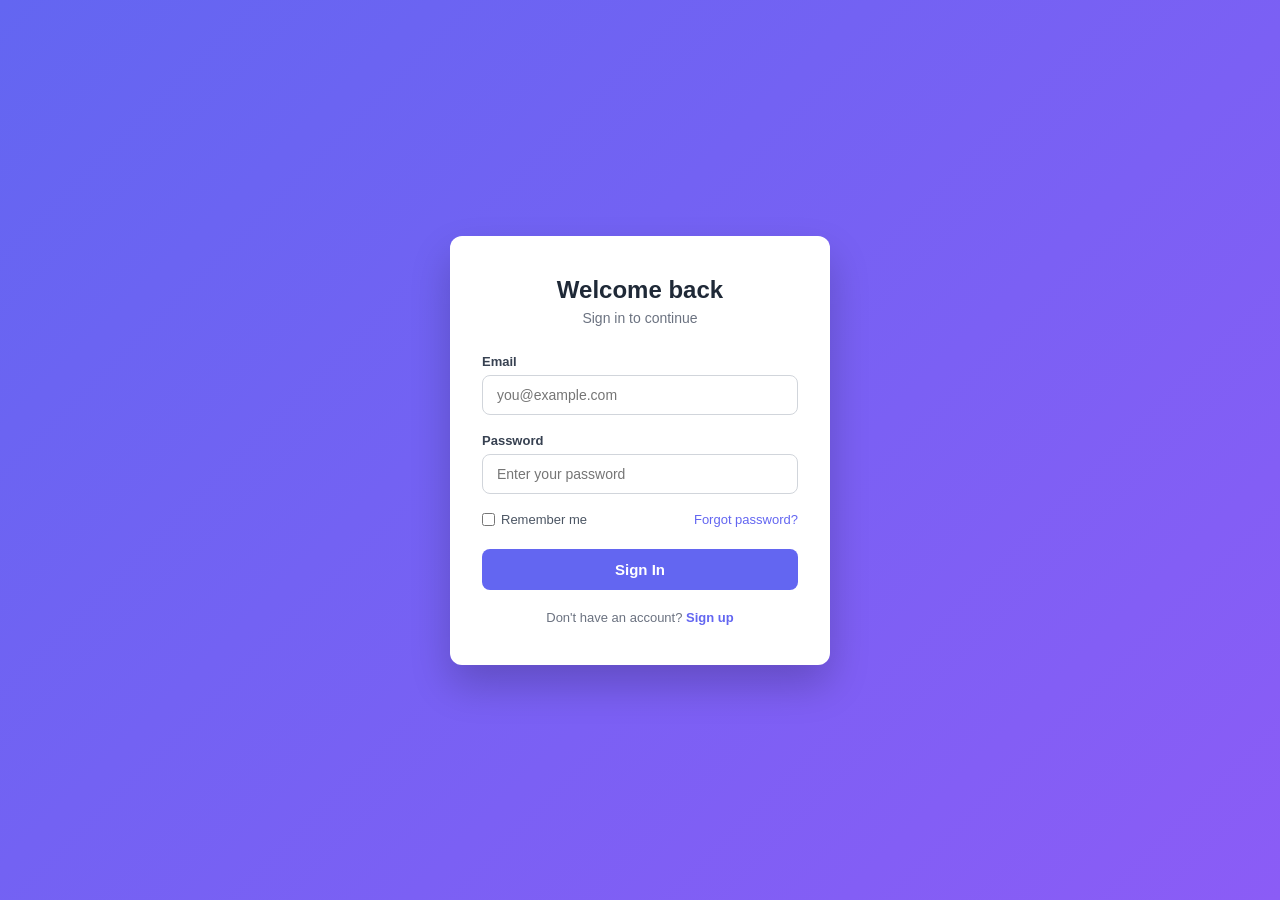
==== index.html @ a37f3e2e "This is feature sign in" ====
<!DOCTYPE html>
<html lang="en">
<head>
<meta charset="UTF-8">
<meta name="viewport" content="width=device-width, initial-scale=1.0">
<title>Sign In</title>
<style>
  * {
    box-sizing: border-box;
    margin: 0;
    padding: 0;
  }

  body {
    min-height: 100vh;
    display: flex;
    align-items: center;
    justify-content: center;
    font-family: -apple-system, BlinkMacSystemFont, "Segoe UI", Roboto, Arial, sans-serif;
    background: linear-gradient(135deg, #6366f1, #8b5cf6);
    padding: 20px;
  }

  .card {
    width: 100%;
    max-width: 380px;
    background: #ffffff;
    border-radius: 12px;
    padding: 40px 32px;
    box-shadow: 0 20px 40px rgba(0, 0, 0, 0.2);
  }

  .card h1 {
    font-size: 24px;
    color: #1f2937;
    margin-bottom: 6px;
    text-align: center;
  }

  .card p.subtitle {
    font-size: 14px;
    color: #6b7280;
    text-align: center;
    margin-bottom: 28px;
  }

  .field {
    margin-bottom: 18px;
  }

  .field label {
    display: block;
    font-size: 13px;
    font-weight: 600;
    color: #374151;
    margin-bottom: 6px;
  }

  .field input {
    width: 100%;
    padding: 11px 14px;
    font-size: 14px;
    border: 1px solid #d1d5db;
    border-radius: 8px;
    outline: none;
    transition: border-color 0.15s ease, box-shadow 0.15s ease;
  }

  .field input:focus {
    border-color: #6366f1;
    box-shadow: 0 0 0 3px rgba(99, 102, 241, 0.15);
  }

  .options {
    display: flex;
    align-items: center;
    justify-content: space-between;
    margin-bottom: 22px;
    font-size: 13px;
  }

  .options label {
    display: flex;
    align-items: center;
    gap: 6px;
    color: #4b5563;
    cursor: pointer;
  }

  .options a {
    color: #6366f1;
    text-decoration: none;
  }

  .options a:hover {
    text-decoration: underline;
  }

  button.submit {
    width: 100%;
    padding: 12px;
    background: #6366f1;
    color: #fff;
    font-size: 15px;
    font-weight: 600;
    border: none;
    border-radius: 8px;
    cursor: pointer;
    transition: background 0.15s ease;
  }

  button.submit:hover {
    background: #4f46e5;
  }

  .footer-text {
    text-align: center;
    font-size: 13px;
    color: #6b7280;
    margin-top: 20px;
  }

  .footer-text a {
    color: #6366f1;
    text-decoration: none;
    font-weight: 600;
  }

  .footer-text a:hover {
    text-decoration: underline;
  }
</style>
</head>
<body>

  <div class="card">
    <h1>Welcome back</h1>
    <p class="subtitle">Sign in to continue</p>

    <form action="#" method="post">
      <div class="field">
        <label for="email">Email</label>
        <input type="email" id="email" name="email" placeholder="you@example.com" required>
      </div>

      <div class="field">
        <label for="password">Password</label>
        <input type="password" id="password" name="password" placeholder="Enter your password" required>
      </div>

      <div class="options">
        <label>
          <input type="checkbox" name="remember">
          Remember me
        </label>
        <a href="#">Forgot password?</a>
      </div>

      <button type="submit" class="submit">Sign In</button>
    </form>

    <p class="footer-text">Don't have an account? <a href="#">Sign up</a></p>
  </div>

</body>
</html>
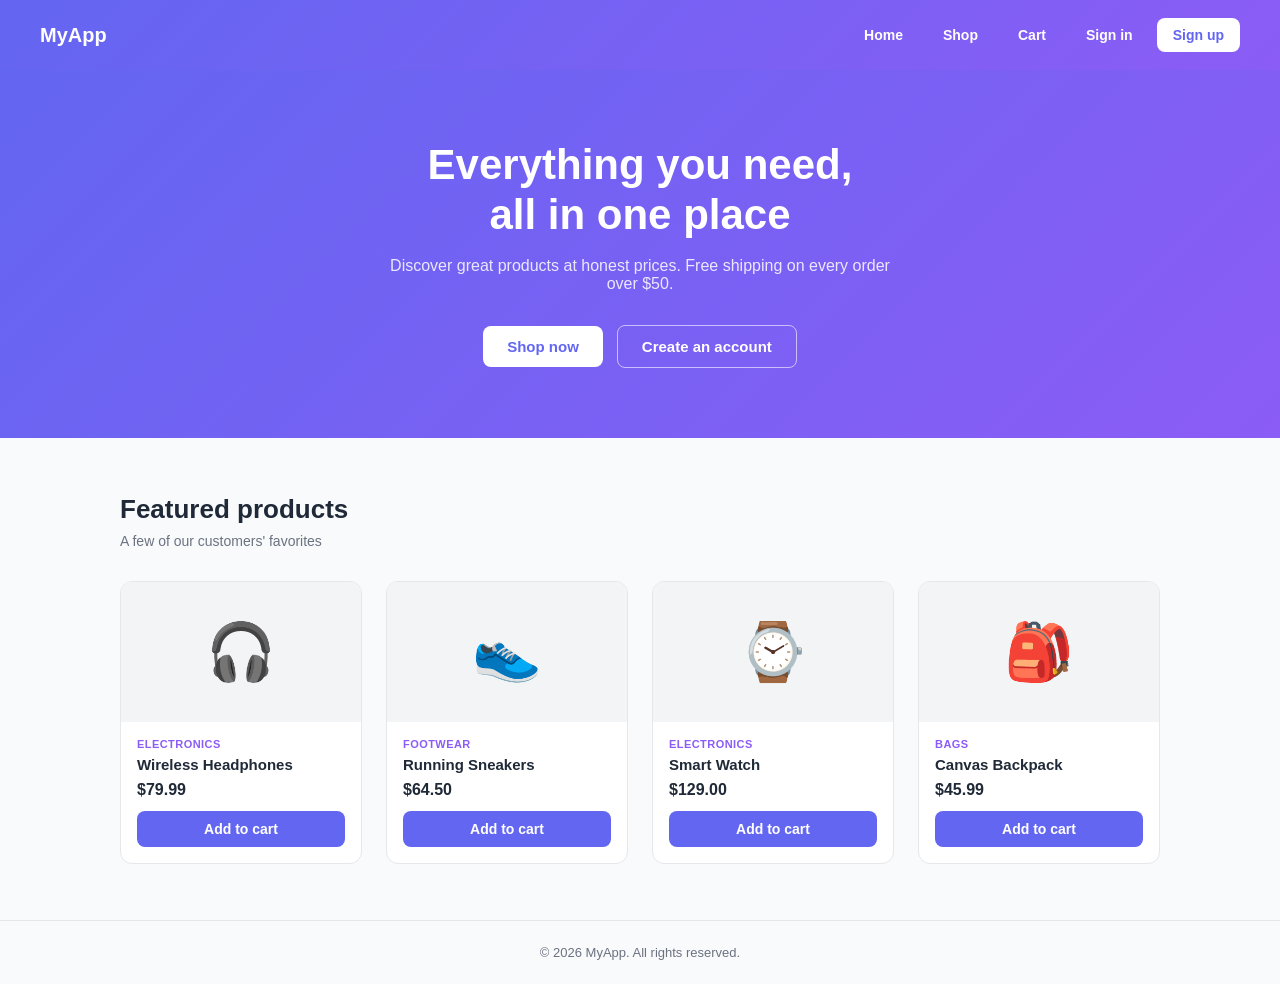
==== commit b1cd9876: "This is my feature home page" ====
--- a/index.html
+++ b/index.html
@@ -3,164 +3,72 @@
 <head>
 <meta charset="UTF-8">
 <meta name="viewport" content="width=device-width, initial-scale=1.0">
-<title>Sign In</title>
-<style>
-  * {
-    box-sizing: border-box;
-    margin: 0;
-    padding: 0;
-  }
-
-  body {
-    min-height: 100vh;
-    display: flex;
-    align-items: center;
-    justify-content: center;
-    font-family: -apple-system, BlinkMacSystemFont, "Segoe UI", Roboto, Arial, sans-serif;
-    background: linear-gradient(135deg, #6366f1, #8b5cf6);
-    padding: 20px;
-  }
-
-  .card {
-    width: 100%;
-    max-width: 380px;
-    background: #ffffff;
-    border-radius: 12px;
-    padding: 40px 32px;
-    box-shadow: 0 20px 40px rgba(0, 0, 0, 0.2);
-  }
-
-  .card h1 {
-    font-size: 24px;
-    color: #1f2937;
-    margin-bottom: 6px;
-    text-align: center;
-  }
-
-  .card p.subtitle {
-    font-size: 14px;
-    color: #6b7280;
-    text-align: center;
-    margin-bottom: 28px;
-  }
-
-  .field {
-    margin-bottom: 18px;
-  }
-
-  .field label {
-    display: block;
-    font-size: 13px;
-    font-weight: 600;
-    color: #374151;
-    margin-bottom: 6px;
-  }
-
-  .field input {
-    width: 100%;
-    padding: 11px 14px;
-    font-size: 14px;
-    border: 1px solid #d1d5db;
-    border-radius: 8px;
-    outline: none;
-    transition: border-color 0.15s ease, box-shadow 0.15s ease;
-  }
-
-  .field input:focus {
-    border-color: #6366f1;
-    box-shadow: 0 0 0 3px rgba(99, 102, 241, 0.15);
-  }
-
-  .options {
-    display: flex;
-    align-items: center;
-    justify-content: space-between;
-    margin-bottom: 22px;
-    font-size: 13px;
-  }
-
-  .options label {
-    display: flex;
-    align-items: center;
-    gap: 6px;
-    color: #4b5563;
-    cursor: pointer;
-  }
-
-  .options a {
-    color: #6366f1;
-    text-decoration: none;
-  }
-
-  .options a:hover {
-    text-decoration: underline;
-  }
-
-  button.submit {
-    width: 100%;
-    padding: 12px;
-    background: #6366f1;
-    color: #fff;
-    font-size: 15px;
-    font-weight: 600;
-    border: none;
-    border-radius: 8px;
-    cursor: pointer;
-    transition: background 0.15s ease;
-  }
-
-  button.submit:hover {
-    background: #4f46e5;
-  }
-
-  .footer-text {
-    text-align: center;
-    font-size: 13px;
-    color: #6b7280;
-    margin-top: 20px;
-  }
-
-  .footer-text a {
-    color: #6366f1;
-    text-decoration: none;
-    font-weight: 600;
-  }
-
-  .footer-text a:hover {
-    text-decoration: underline;
-  }
-</style>
+<title>MyApp Shop &mdash; Home</title>
+<link rel="stylesheet" href="css/style.css">
 </head>
 <body>
 
-  <div class="card">
-    <h1>Welcome back</h1>
-    <p class="subtitle">Sign in to continue</p>
+  <header class="site-header">
+    <a href="index.html" class="logo">MyApp</a>
+    <nav>
+      <a href="index.html">Home</a>
+      <a href="shop.html">Shop</a>
+      <a href="cart.html">Cart <span class="cart-count">0</span></a>
+      <a href="signin.html">Sign in</a>
+      <a href="signup.html" class="signup-link">Sign up</a>
+    </nav>
+  </header>
 
-    <form action="#" method="post">
-      <div class="field">
-        <label for="email">Email</label>
-        <input type="email" id="email" name="email" placeholder="you@example.com" required>
-      </div>
+  <section class="hero">
+    <h1>Everything you need,<br>all in one place</h1>
+    <p>Discover great products at honest prices. Free shipping on every order over $50.</p>
+    <div class="hero-actions">
+      <a href="shop.html" class="btn btn-primary">Shop now</a>
+      <a href="signup.html" class="btn btn-secondary">Create an account</a>
+    </div>
+  </section>
 
-      <div class="field">
-        <label for="password">Password</label>
-        <input type="password" id="password" name="password" placeholder="Enter your password" required>
-      </div>
+  <section class="section">
+    <h2>Featured products</h2>
+    <p class="section-subtitle">A few of our customers' favorites</p>
+    <div class="product-grid" id="featured-grid"></div>
+  </section>
 
-      <div class="options">
-        <label>
-          <input type="checkbox" name="remember">
-          Remember me
-        </label>
-        <a href="#">Forgot password?</a>
-      </div>
+  <footer class="site-footer">
+    &copy; 2026 MyApp. All rights reserved.
+  </footer>
 
-      <button type="submit" class="submit">Sign In</button>
-    </form>
+  <script src="js/products.js"></script>
+  <script src="js/cart.js"></script>
+  <script>
+    const grid = document.getElementById("featured-grid");
+    PRODUCTS.slice(0, 4).forEach((p) => {
+      const card = document.createElement("div");
+      card.className = "product-card";
+      card.innerHTML = `
+        <div class="product-image">${p.emoji}</div>
+        <div class="product-info">
+          <div class="product-category">${p.category}</div>
+          <div class="product-name">${p.name}</div>
+          <div class="product-price">${formatPrice(p.price)}</div>
+          <button class="add-to-cart-btn" data-id="${p.id}">Add to cart</button>
+        </div>
+      `;
+      grid.appendChild(card);
+    });
 
-    <p class="footer-text">Don't have an account? <a href="#">Sign up</a></p>
-  </div>
+    grid.addEventListener("click", (e) => {
+      if (!e.target.classList.contains("add-to-cart-btn")) return;
+      const id = Number(e.target.dataset.id);
+      addToCart(id);
+      e.target.textContent = "Added ✓";
+      e.target.classList.add("added");
+      setTimeout(() => {
+        e.target.textContent = "Add to cart";
+        e.target.classList.remove("added");
+      }, 1200);
+    });
+  </script>
 
 </body>
 </html>
--- a/css/style.css
+++ b/css/style.css
@@ -0,0 +1,603 @@
+* {
+  box-sizing: border-box;
+  margin: 0;
+  padding: 0;
+}
+
+body {
+  min-height: 100vh;
+  display: flex;
+  flex-direction: column;
+  font-family: -apple-system, BlinkMacSystemFont, "Segoe UI", Roboto, Arial, sans-serif;
+  background: #f9fafb;
+  color: #1f2937;
+}
+
+a {
+  color: inherit;
+}
+
+/* ---------- Site header ---------- */
+
+.site-header {
+  display: flex;
+  align-items: center;
+  justify-content: space-between;
+  padding: 18px 40px;
+  background: linear-gradient(135deg, #6366f1, #8b5cf6);
+  color: #fff;
+}
+
+.site-header .logo {
+  font-size: 20px;
+  font-weight: 700;
+  text-decoration: none;
+  color: #fff;
+}
+
+.site-header nav {
+  display: flex;
+  align-items: center;
+  gap: 8px;
+}
+
+.site-header nav a {
+  text-decoration: none;
+  font-size: 14px;
+  font-weight: 600;
+  padding: 9px 16px;
+  border-radius: 8px;
+  color: #fff;
+  transition: background 0.15s ease, color 0.15s ease;
+  position: relative;
+}
+
+.site-header nav a:hover {
+  background: rgba(255, 255, 255, 0.15);
+}
+
+.site-header nav a.signup-link {
+  background: #fff;
+  color: #6366f1;
+}
+
+.site-header nav a.signup-link:hover {
+  background: #f3f4f6;
+}
+
+.cart-count {
+  display: inline-flex;
+  align-items: center;
+  justify-content: center;
+  min-width: 18px;
+  height: 18px;
+  padding: 0 4px;
+  margin-left: 4px;
+  border-radius: 999px;
+  background: #fff;
+  color: #6366f1;
+  font-size: 11px;
+  font-weight: 700;
+  vertical-align: middle;
+}
+
+/* ---------- Buttons ---------- */
+
+.btn {
+  display: inline-block;
+  text-decoration: none;
+  font-size: 15px;
+  font-weight: 600;
+  padding: 12px 24px;
+  border-radius: 8px;
+  border: none;
+  cursor: pointer;
+  transition: background 0.15s ease, color 0.15s ease, transform 0.1s ease;
+}
+
+.btn-primary {
+  background: #6366f1;
+  color: #fff;
+}
+
+.btn-primary:hover {
+  background: #4f46e5;
+}
+
+.btn-secondary {
+  background: #fff;
+  color: #6366f1;
+  border: 1px solid #d1d5db;
+}
+
+.btn-secondary:hover {
+  background: #f3f4f6;
+}
+
+/* ---------- Auth pages (sign in / sign up) ---------- */
+
+.auth-wrap {
+  flex: 1;
+  display: flex;
+  align-items: center;
+  justify-content: center;
+  background: linear-gradient(135deg, #6366f1, #8b5cf6);
+  padding: 40px 20px;
+}
+
+.card {
+  width: 100%;
+  max-width: 380px;
+  background: #ffffff;
+  border-radius: 12px;
+  padding: 40px 32px;
+  box-shadow: 0 20px 40px rgba(0, 0, 0, 0.2);
+}
+
+.card h1 {
+  font-size: 24px;
+  color: #1f2937;
+  margin-bottom: 6px;
+  text-align: center;
+}
+
+.card p.subtitle {
+  font-size: 14px;
+  color: #6b7280;
+  text-align: center;
+  margin-bottom: 28px;
+}
+
+.field {
+  margin-bottom: 18px;
+}
+
+.field label {
+  display: block;
+  font-size: 13px;
+  font-weight: 600;
+  color: #374151;
+  margin-bottom: 6px;
+}
+
+.field input {
+  width: 100%;
+  padding: 11px 14px;
+  font-size: 14px;
+  border: 1px solid #d1d5db;
+  border-radius: 8px;
+  outline: none;
+  transition: border-color 0.15s ease, box-shadow 0.15s ease;
+}
+
+.field input:focus {
+  border-color: #6366f1;
+  box-shadow: 0 0 0 3px rgba(99, 102, 241, 0.15);
+}
+
+.field small {
+  display: block;
+  margin-top: 6px;
+  font-size: 12px;
+  color: #9ca3af;
+}
+
+.options {
+  display: flex;
+  align-items: flex-start;
+  justify-content: space-between;
+  margin-bottom: 22px;
+  font-size: 13px;
+}
+
+.options label {
+  display: flex;
+  align-items: flex-start;
+  gap: 8px;
+  color: #4b5563;
+  cursor: pointer;
+}
+
+.options input[type="checkbox"] {
+  margin-top: 2px;
+}
+
+.options a {
+  color: #6366f1;
+  text-decoration: none;
+}
+
+.options a:hover {
+  text-decoration: underline;
+}
+
+button.submit {
+  width: 100%;
+  padding: 12px;
+  background: #6366f1;
+  color: #fff;
+  font-size: 15px;
+  font-weight: 600;
+  border: none;
+  border-radius: 8px;
+  cursor: pointer;
+  transition: background 0.15s ease;
+}
+
+button.submit:hover {
+  background: #4f46e5;
+}
+
+.footer-text {
+  text-align: center;
+  font-size: 13px;
+  color: #6b7280;
+  margin-top: 20px;
+}
+
+.footer-text a {
+  color: #6366f1;
+  text-decoration: none;
+  font-weight: 600;
+}
+
+.footer-text a:hover {
+  text-decoration: underline;
+}
+
+/* ---------- Hero (homepage) ---------- */
+
+.hero {
+  background: linear-gradient(135deg, #6366f1, #8b5cf6);
+  color: #fff;
+  text-align: center;
+  padding: 70px 20px;
+}
+
+.hero h1 {
+  font-size: 42px;
+  line-height: 1.2;
+  margin-bottom: 16px;
+}
+
+.hero p {
+  font-size: 16px;
+  color: rgba(255, 255, 255, 0.85);
+  max-width: 520px;
+  margin: 0 auto 32px;
+}
+
+.hero-actions {
+  display: flex;
+  align-items: center;
+  justify-content: center;
+  gap: 14px;
+}
+
+.hero-actions .btn-primary {
+  background: #fff;
+  color: #6366f1;
+}
+
+.hero-actions .btn-primary:hover {
+  background: #f3f4f6;
+}
+
+.hero-actions .btn-secondary {
+  background: transparent;
+  color: #fff;
+  border: 1px solid rgba(255, 255, 255, 0.6);
+}
+
+.hero-actions .btn-secondary:hover {
+  background: rgba(255, 255, 255, 0.1);
+}
+
+/* ---------- Sections ---------- */
+
+.section {
+  padding: 56px 40px;
+  max-width: 1120px;
+  margin: 0 auto;
+  width: 100%;
+}
+
+.section h2 {
+  font-size: 26px;
+  margin-bottom: 8px;
+}
+
+.section .section-subtitle {
+  font-size: 14px;
+  color: #6b7280;
+  margin-bottom: 32px;
+}
+
+/* ---------- Product grid ---------- */
+
+.product-grid {
+  display: grid;
+  grid-template-columns: repeat(auto-fill, minmax(220px, 1fr));
+  gap: 24px;
+}
+
+.product-card {
+  background: #fff;
+  border: 1px solid #e5e7eb;
+  border-radius: 12px;
+  overflow: hidden;
+  display: flex;
+  flex-direction: column;
+  transition: box-shadow 0.15s ease, transform 0.1s ease;
+}
+
+.product-card:hover {
+  box-shadow: 0 10px 25px rgba(0, 0, 0, 0.08);
+  transform: translateY(-2px);
+}
+
+.product-image {
+  height: 140px;
+  display: flex;
+  align-items: center;
+  justify-content: center;
+  font-size: 56px;
+  background: #f3f4f6;
+}
+
+.product-info {
+  padding: 16px;
+  display: flex;
+  flex-direction: column;
+  flex: 1;
+}
+
+.product-category {
+  font-size: 11px;
+  font-weight: 700;
+  letter-spacing: 0.04em;
+  text-transform: uppercase;
+  color: #8b5cf6;
+  margin-bottom: 6px;
+}
+
+.product-name {
+  font-size: 15px;
+  font-weight: 600;
+  margin-bottom: 8px;
+  color: #1f2937;
+}
+
+.product-price {
+  font-size: 16px;
+  font-weight: 700;
+  color: #1f2937;
+  margin-top: auto;
+  margin-bottom: 12px;
+}
+
+.add-to-cart-btn {
+  width: 100%;
+  padding: 10px;
+  background: #6366f1;
+  color: #fff;
+  font-size: 14px;
+  font-weight: 600;
+  border: none;
+  border-radius: 8px;
+  cursor: pointer;
+  transition: background 0.15s ease;
+}
+
+.add-to-cart-btn:hover {
+  background: #4f46e5;
+}
+
+.add-to-cart-btn.added {
+  background: #16a34a;
+}
+
+/* ---------- Shop toolbar ---------- */
+
+.shop-toolbar {
+  display: flex;
+  align-items: center;
+  justify-content: space-between;
+  flex-wrap: wrap;
+  gap: 12px;
+  margin-bottom: 24px;
+}
+
+.category-filters {
+  display: flex;
+  gap: 8px;
+  flex-wrap: wrap;
+}
+
+.category-filters button {
+  padding: 8px 16px;
+  border-radius: 999px;
+  border: 1px solid #d1d5db;
+  background: #fff;
+  font-size: 13px;
+  font-weight: 600;
+  color: #374151;
+  cursor: pointer;
+  transition: background 0.15s ease, color 0.15s ease, border-color 0.15s ease;
+}
+
+.category-filters button:hover {
+  border-color: #6366f1;
+}
+
+.category-filters button.active {
+  background: #6366f1;
+  border-color: #6366f1;
+  color: #fff;
+}
+
+/* ---------- Cart page ---------- */
+
+.cart-layout {
+  display: grid;
+  grid-template-columns: 1fr 320px;
+  gap: 32px;
+  align-items: start;
+}
+
+.cart-items {
+  display: flex;
+  flex-direction: column;
+  gap: 16px;
+}
+
+.cart-item {
+  display: flex;
+  align-items: center;
+  gap: 16px;
+  background: #fff;
+  border: 1px solid #e5e7eb;
+  border-radius: 12px;
+  padding: 16px;
+}
+
+.cart-item .product-image {
+  width: 72px;
+  height: 72px;
+  flex-shrink: 0;
+  border-radius: 8px;
+  font-size: 32px;
+}
+
+.cart-item-info {
+  flex: 1;
+}
+
+.cart-item-info .product-name {
+  margin-bottom: 4px;
+}
+
+.cart-item-price {
+  font-size: 13px;
+  color: #6b7280;
+}
+
+.qty-control {
+  display: flex;
+  align-items: center;
+  gap: 8px;
+}
+
+.qty-control button {
+  width: 28px;
+  height: 28px;
+  border-radius: 6px;
+  border: 1px solid #d1d5db;
+  background: #fff;
+  font-size: 15px;
+  font-weight: 700;
+  cursor: pointer;
+  color: #374151;
+}
+
+.qty-control button:hover {
+  border-color: #6366f1;
+  color: #6366f1;
+}
+
+.qty-control span {
+  min-width: 20px;
+  text-align: center;
+  font-weight: 600;
+}
+
+.remove-item {
+  background: none;
+  border: none;
+  color: #ef4444;
+  font-size: 13px;
+  font-weight: 600;
+  cursor: pointer;
+}
+
+.remove-item:hover {
+  text-decoration: underline;
+}
+
+.line-total {
+  font-weight: 700;
+  min-width: 70px;
+  text-align: right;
+}
+
+.cart-summary {
+  background: #fff;
+  border: 1px solid #e5e7eb;
+  border-radius: 12px;
+  padding: 24px;
+}
+
+.cart-summary h2 {
+  font-size: 18px;
+  margin-bottom: 16px;
+}
+
+.summary-row {
+  display: flex;
+  justify-content: space-between;
+  font-size: 14px;
+  color: #4b5563;
+  margin-bottom: 10px;
+}
+
+.summary-row.total {
+  font-size: 16px;
+  font-weight: 700;
+  color: #1f2937;
+  border-top: 1px solid #e5e7eb;
+  padding-top: 12px;
+  margin-top: 12px;
+}
+
+.empty-cart {
+  text-align: center;
+  padding: 60px 20px;
+  color: #6b7280;
+}
+
+.empty-cart a {
+  color: #6366f1;
+  font-weight: 600;
+  text-decoration: none;
+}
+
+.empty-cart a:hover {
+  text-decoration: underline;
+}
+
+/* ---------- Footer ---------- */
+
+.site-footer {
+  text-align: center;
+  padding: 24px;
+  font-size: 13px;
+  color: #6b7280;
+  border-top: 1px solid #e5e7eb;
+  margin-top: auto;
+}
+
+@media (max-width: 720px) {
+  .cart-layout {
+    grid-template-columns: 1fr;
+  }
+
+  .site-header {
+    padding: 14px 20px;
+    flex-wrap: wrap;
+    gap: 10px;
+  }
+
+  .section {
+    padding: 40px 20px;
+  }
+}
